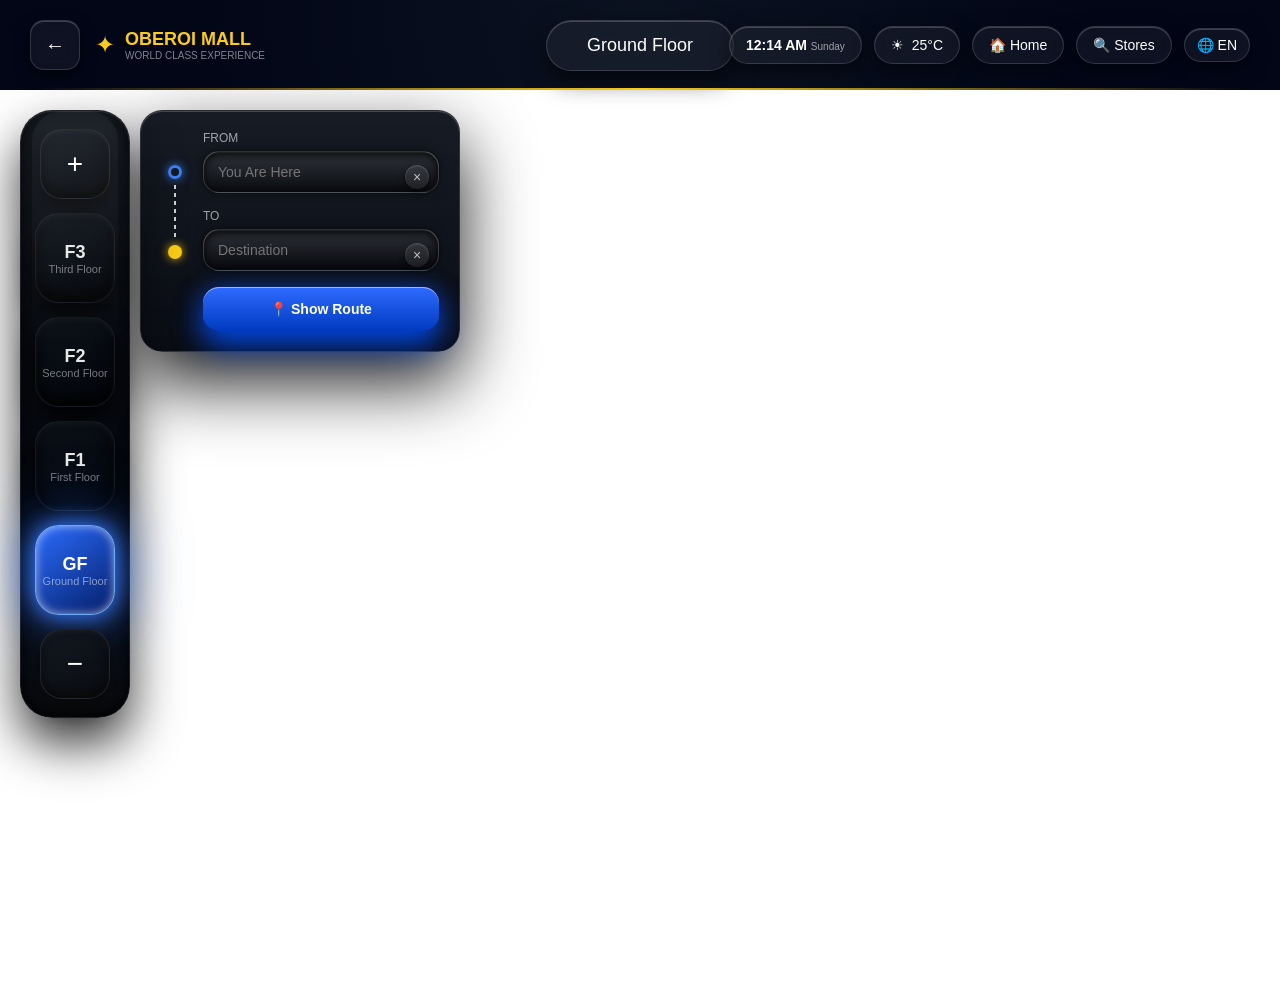
==== index.html @ 9fca5498 "Working Code" ====
<!DOCTYPE html>
<html lang="en">
<head>
    <meta charset="UTF-8">
    <meta name="viewport" content="width=device-width, initial-scale=1.0">
    <title>Mall Navigator</title>

    <link rel="stylesheet" href="style.css">
</head>

<body>

<div class="app">

    <!-- HEADER -->


<div class="navbar">

    <!-- LEFT -->
    <div class="nav-left">
        <button class="back-btn">←</button>

        <div class="brand">
            <span class="logo">✦</span>
            <div>
                <div class="brand-name">OBEROI MALL</div>
                <div class="brand-sub">WORLD CLASS EXPERIENCE</div>
            </div>
        </div>
    </div>

    <!-- CENTER -->
    <div class="nav-center">
        <div class="center-pill" id="floorName">Ground Floor</div>
    </div>

    <!-- RIGHT -->
    <div class="nav-right">

        <div class="pill time-pill">
            <div>
                <span id="time">04:55 PM</span>
                <small id="date">Wednesday, 24 May 2025</small>
            </div>
        </div>

        <div class="pill weather-pill">
            ☀ <span>25°C</span>
        </div>

        <div class="pill nav-action">🏠 Home</div>
        <div class="pill nav-action" onclick="goToStores()">🔍 Stores</div>

        <div class="pill small-pill">🌐 EN</div>

    </div>

</div>

    <!-- MAP AREA -->
    <div class="map-area">

        <!-- CANVAS -->
        <canvas id="mapCanvas"></canvas>

        <!-- CONTROL BOX -->
        <div class="control-box glass">

            <!-- LEFT VISUAL TRACK -->
                <div class="route-visual">
                    <div class="dot-start"></div>
                    <div class="line"></div>
                    <div class="dot-end"></div>
                </div>
            <!-- RIGHT SIDE (YOUR ORIGINAL CODE) -->
            <div class="route-fields">

                <div class="input-group">
                    <label>FROM</label>
                    <input id="sourceInput" list="stores" placeholder="You Are Here">
                </div>

                <div class="input-group">
                    <label>TO</label>
                    <input id="destInput" list="stores" placeholder="Destination">
                </div>

                <datalist id="stores"></datalist>

                <button class="show-btn" onclick="triggerRoute()">
                    📍 Show Route
                </button>

            </div>

        </div>

        <!-- FLOOR PANEL -->
        <div class="kiosk-panel">

            <button class="nav-btn-top" onclick="nextFloor()">+</button>

            <button class="floor-btn" onclick="setFloor('F3')">
                <span>F3</span>
                <small>Third Floor</small>
            </button>

            <button class="floor-btn" onclick="setFloor('F2')">
                <span>F2</span>
                <small>Second Floor</small>
            </button>

            <button class="floor-btn" onclick="setFloor('F1')">
                <span>F1</span>
                <small>First Floor</small>
            </button>

            <button class="floor-btn active-floor" onclick="setFloor('GF')">
                <span>GF</span>
                <small>Ground Floor</small>
            </button>

            <button class="nav-btn-bottom" onclick="prevFloor()">−</button>

        </div>



        <!-- ROUTE CARD -->
        <div id="card" class="route-card">

            <!-- CLOSE -->
            <button class="close-btn" onclick="hideCard()">✕</button>

            <!-- FROM / TO -->
            <div class="route-head">

                <div class="route-item">
                    <span class="dot blue"></span>
                    <div>
                        <small>FROM</small>
                        <p id="title">Sephora</p>
                    </div>
                </div>

                <div class="route-line"></div>

                <div class="route-item">
                    <span class="dot yellow"></span>
                    <div>
                        <small>TO</small>
                        <p id="floorInfo">Destination</p>
                    </div>
                </div>

            </div>

            <!-- SUMMARY BOX -->
            <div class="route-box">
                <div class="walk">
                    <span>🚶</span>
                    <div>
                        <b id="timeText">2 min</b>
                        <small>Walk Time</small>
                    </div>
                </div>

                <div class="distance">
                    <b id="distanceText">120 m</b>
                    <small>Distance</small>
                </div>
            </div>
            <div id="floorChangeBox" class="floor-change-inline">
                <div class="fc-icon">⬆</div>
                    <div>
                        <div class="fc-title">Change Floor</div>
                        <div id="floorPathText" class="fc-path"></div>
                    </div>
            </div>

            <!-- BUTTON -->
            <button class="start-btn">✈ START NAVIGATION</button>

        </div>

    </div>

</div>

<script src="script.js"></script>
</body>
</html>
---- style.css ----
/* ===============================
    GLOBAL RESET
    ================================ */
    * {
        box-sizing: border-box;
    }

    html, body {
        margin: 0;
        padding: 0;
        height: 100%;
        overflow: hidden;
        font-family: 'Segoe UI', sans-serif;
    }

    /* ===============================
    APP
    ================================ */
    .app {
        width: 100vw;
        height: 100vh;
        position: relative;
    }
#mapCanvas {
    position: absolute;
    top: 0;
    left: 0;
    z-index: 1;
}

.control-box,
.kiosk-panel,
.card {
    z-index: 10;
}
/* ===============================
   PREMIUM NAVBAR BASE
================================ */
.navbar {
    position: fixed;
    top: 0;
    left: 0;
    width: 100%;
    height: 90px;

    display: flex;
    align-items: center;
    justify-content: space-between;

    padding: 0 30px;

    background: radial-gradient(circle at top, #0b1220, #020617 70%);
    backdrop-filter: blur(30px);

    z-index: 1000;
}

/* GOLD LINE */
.navbar::after {
    content: "";
    position: absolute;
    bottom: 0;
    left: 50%;
    transform: translateX(-50%);
    width: 95%;
    height: 2px;

    background: linear-gradient(
        to right,
        transparent,
        #facc15,
        transparent
    );
}

/* ===============================
   LEFT SECTION
================================ */
.nav-left {
    display: flex;
    align-items: center;
    gap: 15px;
}

.back-btn {
    width: 50px;
    height: 50px;

    border-radius: 14px;
    border: 1px solid rgba(255,255,255,0.15);

    background: rgba(255,255,255,0.05);
    color: white;
    font-size: 20px;

    backdrop-filter: blur(10px);

    box-shadow:
        inset 0 1px 0 rgba(255,255,255,0.2),
        0 6px 15px rgba(0,0,0,0.6);

    cursor: pointer;
}

/* BRAND */
.brand {
    display: flex;
    align-items: center;
    gap: 10px;
}

.logo {
    color: #facc15;
    font-size: 24px;
}

.brand-name {
    color: #facc15;
    font-weight: 600;
    font-size: 18px;
}

.brand-sub {
    font-size: 10px;
    color: rgba(255,255,255,0.5);
}

/* ===============================
   CENTER
================================ */
.nav-center {
    position: absolute;
    left: 50%;
    transform: translateX(-50%);
}

.center-pill {
    padding: 14px 40px;

    border-radius: 30px;

    background: rgba(255,255,255,0.05);
    border: 1px solid rgba(255,255,255,0.15);

    color: white;
    font-size: 18px;

    backdrop-filter: blur(20px);

    box-shadow:
        inset 0 1px 0 rgba(255,255,255,0.2),
        0 10px 25px rgba(0,0,0,0.6);
}

/* ===============================
   RIGHT SECTION
================================ */
.nav-right {
    display: flex;
    align-items: center;
    gap: 12px;
}

/* COMMON PILL */
.pill {
    display: flex;
    align-items: center;
    gap: 8px;

    padding: 10px 16px;

    border-radius: 20px;

    background: rgba(255,255,255,0.05);
    border: 1px solid rgba(255,255,255,0.15);

    color: white;

    backdrop-filter: blur(15px);

    box-shadow:
        inset 0 1px 0 rgba(255,255,255,0.2),
        0 6px 20px rgba(0,0,0,0.5);

    font-size: 14px;
}

/* TIME */
.time-pill span {
    font-weight: 600;
}

.time-pill small {
    font-size: 10px;
    opacity: 0.6;
}

/* SMALL */
.small-pill {
    padding: 8px 12px;
}

/* NAV ACTION BUTTONS */
.nav-action {
    cursor: pointer;
    transition: 0.2s;
}

.nav-action:hover {
    transform: scale(1.05);
    box-shadow:
        0 0 12px rgba(255,255,255,0.3);
}
    /* ===============================
    MAP AREA (FIXED)
    ================================ */
    .map-area {
        position: absolute;
        top: 90px;
        left: 0;

        width: 100%;
        height: calc(100vh - 90px);
    }

    /* ===============================
    CONTROL BOX
    ================================ */
/* ===============================
   PANEL (REAL DARK GLASS)
================================ */
/* ===============================
   CONTROL BOX (UPGRADED)
================================ */
.control-box {
    position: absolute;
    top: 20px;

    /* ❌ REMOVE THESE */
    /* left: 50%; */
    /* transform: translateX(-50%); */

    /* ✅ ADD THIS */
    left: 140px;   /* adjust based on your floor panel width */

    width: 320px;
    padding: 20px;

    border-radius: 22px;

    background: linear-gradient(
        180deg,
        rgba(10,15,25,0.95),
        rgba(5,8,15,0.98)
    );

    border: 1px solid rgba(255,255,255,0.12);

    backdrop-filter: blur(40px);

    box-shadow:
        0 30px 70px rgba(0,0,0,0.9),
        inset 0 1px 0 rgba(255,255,255,0.2);

    z-index: 10;

    display: flex;
    gap: 14px;
}


/* ===============================
   LEFT VISUAL TRACK (REAL)
================================ */
.route-visual {
    width: 28px;
    display: flex;
    flex-direction: column;
    align-items: center;
    margin-top: 34px;
}

/* BLUE RING */
.dot-start {
    width: 14px;
    height: 14px;

    border-radius: 50%;
    border: 3px solid #3b82f6;

    background: transparent;

    box-shadow: 0 0 10px rgba(59,130,246,0.9);
}

/* DOTTED LINE */
.line {
    width: 2px;
    height: 54px;

    margin: 6px 0;

    background: repeating-linear-gradient(
        to bottom,
        rgba(255,255,255,0.8),
        rgba(255,255,255,0.8) 4px,
        transparent 4px,
        transparent 8px
    );
}

/* YELLOW DOT */
.dot-end {
    width: 14px;
    height: 14px;

    border-radius: 50%;

    background: #facc15;

    box-shadow: 0 0 10px rgba(250,204,21,0.9);
}

/* ===============================
   RIGHT SIDE
================================ */
.route-fields {
    flex: 1;
}

/* ===============================
   LABEL
================================ */
.input-group {
    margin-bottom: 16px;
    position: relative;
}

.input-group label {
    font-size: 12px;
    color: rgba(255,255,255,0.6);
    margin-bottom: 6px;
    display: block;
}

/* ===============================
   INPUT (UPGRADED DEPTH)
================================ */
.input-group input {
    width: 100%;
    padding: 12px 38px 12px 14px;

    border-radius: 16px;

    border: 1px solid rgba(255,255,255,0.15);

    background: linear-gradient(
        180deg,
        rgba(255,255,255,0.12),
        rgba(0,0,0,0.5)
    );

    color: white;
    font-size: 14px;

    outline: none;

    box-shadow:
        inset 0 3px 8px rgba(0,0,0,0.9),
        inset 0 1px 0 rgba(255,255,255,0.2),
        0 0 10px rgba(0,0,0,0.6);

    transition: 0.2s;
}

.input-group input:focus {
    border-color: #3b82f6;
    box-shadow:
        0 0 12px rgba(59,130,246,0.8),
        inset 0 3px 8px rgba(0,0,0,0.9);
}

/* ===============================
   CLOSE BUTTON
================================ */
.input-group::after {
    content: "×";
    position: absolute;
    right: 10px;
    top: 34px;

    width: 24px;
    height: 24px;

    border-radius: 50%;

    display: flex;
    align-items: center;
    justify-content: center;

    background: rgba(255,255,255,0.08);
    color: rgba(255,255,255,0.7);

    font-size: 14px;

    box-shadow:
        inset 0 1px 2px rgba(255,255,255,0.2),
        0 2px 6px rgba(0,0,0,0.6);
}

/* ===============================
   BUTTON (UPGRADED GLOW)
================================ */
.show-btn {
    width: 100%;
    padding: 14px;

    border-radius: 16px;
    border: none;

    font-size: 14px;
    font-weight: 600;

    color: white;

    background: linear-gradient(
        180deg,
        #2f6bff,
        #003ac0
    );

    box-shadow:
        0 15px 30px rgba(0,80,255,0.8),
        0 0 25px rgba(0,80,255,0.4),
        inset 0 1px 0 rgba(255,255,255,0.5);

    cursor: pointer;
    transition: 0.2s;
}

.show-btn:hover {
    transform: translateY(-2px);
}

.show-btn:active {
    transform: scale(0.95);
}
/* ===============================
   DARK PREMIUM KIOSK PANEL
================================ */
.kiosk-panel {
    position: absolute;
    left: 20px;
    top: 20px;

    display: flex;
    flex-direction: column;
    align-items: center;
    gap: 14px;

    padding: 18px 14px;

    border-radius: 32px;

    background: linear-gradient(
        180deg,
        #0b0f17,
        #05080f
    );

    border: 1px solid rgba(255,255,255,0.08);

    box-shadow:
        inset 0 1px 0 rgba(255,255,255,0.1),
        inset 0 -10px 20px rgba(0,0,0,0.9),
        0 25px 50px rgba(0,0,0,0.8);

    z-index: 10;
}

/* ===============================
   + / - BUTTONS
================================ */
.nav-btn-top,
.nav-btn-bottom {
    width: 70px;
    height: 70px;

    border-radius: 22px;

    border: 1px solid rgba(255,255,255,0.08);

    background: linear-gradient(
        145deg,
        #0e131c,
        #03060b
    );

    color: white;
    font-size: 28px;

    box-shadow:
        inset 0 2px 4px rgba(255,255,255,0.05),
        inset 0 -6px 12px rgba(0,0,0,0.9),
        0 10px 20px rgba(0,0,0,0.8);

    cursor: pointer;
    transition: 0.2s;
}

.nav-btn-top:hover,
.nav-btn-bottom:hover {
    transform: scale(1.05);
}

/* ===============================
   FLOOR BUTTONS
================================ */
.floor-btn {
    width: 80px;
    height: 90px;

    border-radius: 24px;

    border: 1px solid rgba(255,255,255,0.06);

    background: linear-gradient(
        145deg,
        #0c1119,
        #02050a
    );

    display: flex;
    flex-direction: column;
    align-items: center;
    justify-content: center;

    color: rgba(255,255,255,0.9);

    box-shadow:
        inset 0 2px 6px rgba(255,255,255,0.05),
        inset 0 -8px 16px rgba(0,0,0,0.95),
        0 12px 25px rgba(0,0,0,0.9);

    cursor: pointer;
    transition: 0.25s;
}



/* TEXT */
.floor-btn span {
    font-size: 18px;
    font-weight: 600;
}

.floor-btn small {
    font-size: 11px;
    opacity: 0.5;
}

/* HOVER */
.floor-btn:hover {
    transform: scale(1.08);
}

/* ===============================
   ACTIVE FLOOR (BLUE GLOW)
================================ */
.floor-btn.active-floor {
    background: linear-gradient(
        145deg,
        #2b6cff,
        #001a66
    );

    border: 1px solid rgba(120,180,255,0.9);

    color: white;

    box-shadow:
        0 0 20px rgba(50,120,255,0.9),
        0 0 40px rgba(50,120,255,0.6),
        0 0 80px rgba(50,120,255,0.4),
        inset 0 0 10px rgba(255,255,255,0.6);

    animation: glowPulse 2s infinite ease-in-out;
}

/* PULSE */
@keyframes glowPulse {
    0% {
        box-shadow:
            0 0 10px rgba(50,120,255,0.6),
            0 0 20px rgba(50,120,255,0.4);
    }
    50% {
        box-shadow:
            0 0 30px rgba(50,120,255,1),
            0 0 60px rgba(50,120,255,0.7);
    }
    100% {
        box-shadow:
            0 0 10px rgba(50,120,255,0.6),
            0 0 20px rgba(50,120,255,0.4);
    }
}
/* ===============================
   OUTER EDGE GLOW
================================ */
/* ===============================
   TOP LIGHT REFLECTION
================================ */
.kiosk-panel::before {
    content: "";
    position: absolute;
    top: 0;
    left: 10%;
    width: 80%;
    height: 40%;

    border-radius: 30px;

    background: linear-gradient(
        to bottom,
        rgba(255,255,255,0.15),
        transparent
    );

    opacity: 0.3;

    pointer-events: none;
}
/* ===============================
   EDGE LIGHT (SIDE GLOW)
================================ */
.kiosk-panel::after {
    content: "";
    position: absolute;
    inset: -2px;

    border-radius: 34px;

    background: linear-gradient(
        180deg,
        rgba(255,255,255,0.15),
        transparent 40%,
        transparent 60%,
        rgba(255,255,255,0.08)
    );

    opacity: 0.4;

    filter: blur(12px);

    pointer-events: none;
}

    /* ===============================
    CARD
    ================================ */
    .card {
        position: absolute;
        right: 20px;
        bottom: 20px;

        width: 320px;
        height: 420px;

        padding: 15px;
        border-radius: 15px;

        background: rgba(20,20,30,0.95);
        color: white;

        display: none;
        z-index: 100;
    }




    /* ===============================
   CARD BASE
================================ */
.route-card {
    position: absolute;
    right: 20px;
    bottom: 20px;

    width: 300px;
    padding: 20px;

    border-radius: 22px;

    background: radial-gradient(
        circle at top left,
        rgba(20,30,60,0.9),
        rgba(5,10,20,0.98)
    );

    border: 1px solid rgba(255,255,255,0.1);

    backdrop-filter: blur(25px);

    box-shadow:
        0 30px 70px rgba(0,0,0,0.9),
        0 0 40px rgba(0,80,255,0.2),
        inset 0 1px 0 rgba(255,255,255,0.2);

    color: white;
    z-index: 9999;
    display: none;
}

.route-card.active {
    display: block;
}

/* CLOSE BUTTON */
.close-btn {
    position: absolute;
    top: 12px;
    right: 12px;

    width: 28px;
    height: 28px;

    border-radius: 50%;
    border: none;

    background: rgba(255,255,255,0.1);
    color: white;

    cursor: pointer;
}

/* ===============================
   FROM TO
================================ */
.route-head {
    position: relative;
    margin-bottom: 18px;
}

.route-item {
    display: flex;
    gap: 10px;
    margin-bottom: 14px;
}

.route-item small {
    font-size: 11px;
    color: rgba(255,255,255,0.5);
}

.route-item p {
    margin: 0;
    font-weight: 600;
}

/* DOTS */
.dot {
    width: 14px;
    height: 14px;
    border-radius: 50%;
}

.blue {
    border: 3px solid #3b82f6;
    box-shadow: 0 0 10px #3b82f6;
}

.yellow {
    background: #facc15;
    box-shadow: 0 0 10px #facc15;
}

/* LINE */
.route-line {
    position: absolute;
    left: 6px;
    top: 28px;

    width: 2px;
    height: 45px;

    background: repeating-linear-gradient(
        to bottom,
        white,
        white 4px,
        transparent 4px,
        transparent 8px
    );
}

/* ===============================
   SUMMARY BOX
================================ */
.route-box {
    display: flex;
    justify-content: space-between;
    align-items: center;

    padding: 14px;
    border-radius: 14px;

    background: rgba(255,255,255,0.05);

    margin-bottom: 16px;
}

/* WALK */
.walk {
    display: flex;
    gap: 10px;
    align-items: center;
}

.walk small {
    font-size: 11px;
    color: rgba(255,255,255,0.6);
}

/* DISTANCE */
.distance {
    text-align: right;
}

.distance small {
    font-size: 11px;
    color: rgba(255,255,255,0.6);
}

/* ===============================
   BUTTON
================================ */
.start-btn {
    width: 100%;
    padding: 14px;

    border-radius: 14px;
    border: none;

    font-weight: 600;
    color: white;

    background: linear-gradient(
        180deg,
        #2f6bff,
        #003ac0
    );

    box-shadow:
        0 10px 25px rgba(0,80,255,0.7),
        0 0 20px rgba(0,80,255,0.5),
        inset 0 1px 0 rgba(255,255,255,0.4);

    cursor: pointer;
}
/* ===============================
   FLOOR CHANGE (INSIDE CARD)
================================ */
.floor-change-inline {
    display: none;

    margin-top: 12px;
    margin-bottom: 10px;
    padding: 10px 12px;

    border-radius: 12px;

    background: rgba(255,255,255,0.05);
    border: 1px solid rgba(255,255,255,0.08);

    display: flex;
    gap: 10px;
    align-items: center;
}

.floor-change-inline.active {
    display: flex;
}

.fc-inline-icon {
    color: #60a5fa;
    font-size: 16px;
}

.fc-inline-title {
    font-size: 11px;
    opacity: 0.6;
}

.fc-inline-path {
    font-size: 13px;
    font-weight: 600;
}
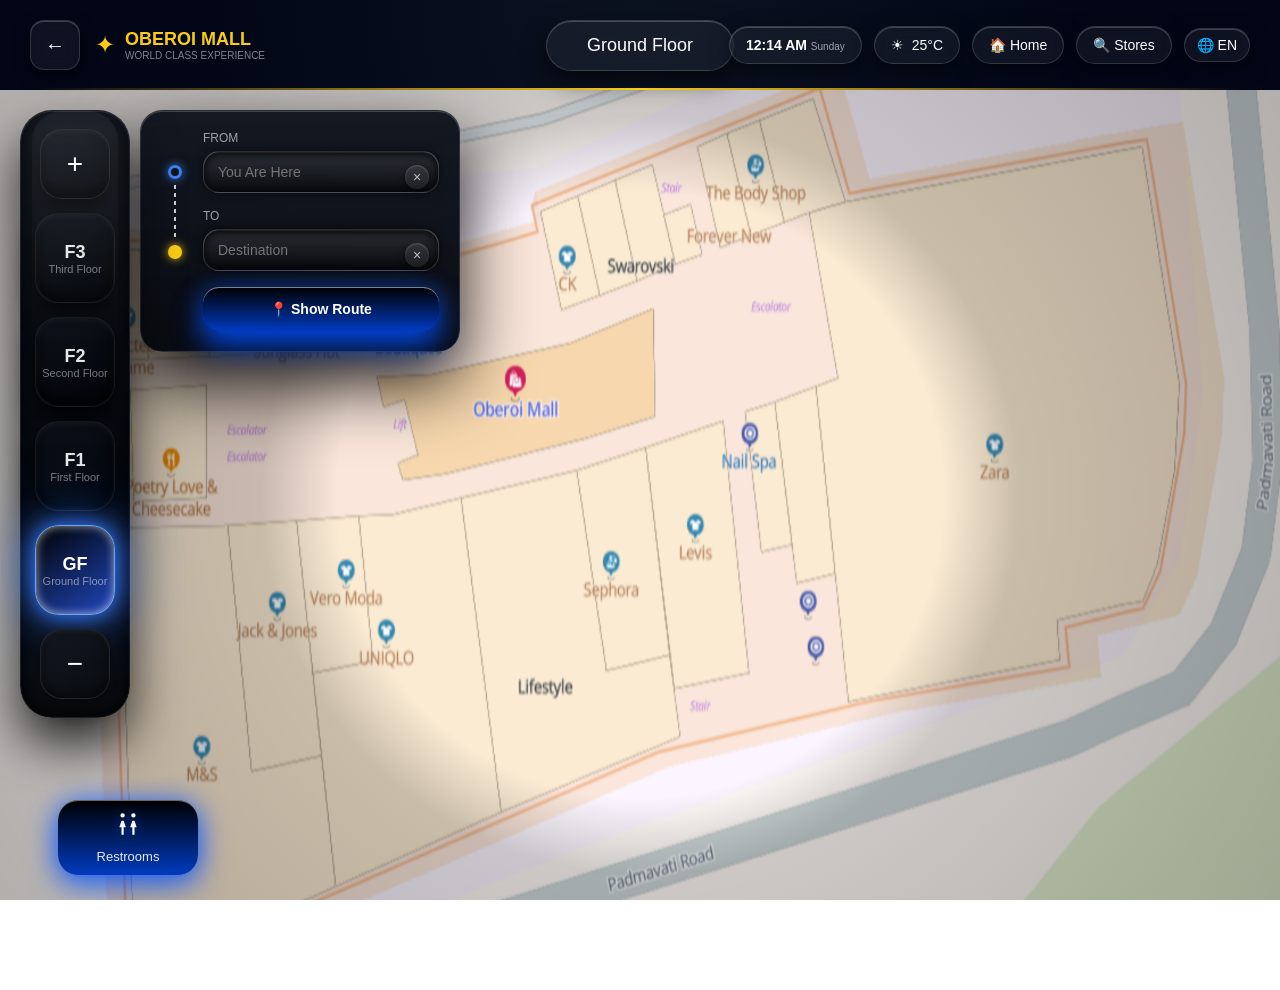
==== commit 926bb57f: "updated code" ====
--- a/index.html
+++ b/index.html
@@ -63,7 +63,7 @@
 
         <!-- CANVAS -->
         <canvas id="mapCanvas"></canvas>
-
+        <div class="map-overlay"></div>
         <!-- CONTROL BOX -->
         <div class="control-box glass">
 
@@ -95,7 +95,19 @@
             </div>
 
         </div>
-
+        <!-- CATEGORY BUTTONS -->
+        <div class="category-bar">
+
+            <div class="cat-card active" onclick="showRestrooms()">
+                <div class="icon">
+<svg viewBox="0 0 24 24" width="26" height="26">
+  <path fill="white" d="M7 2a2 2 0 110 4 2 2 0 010-4zm10 0a2 2 0 110 4 2 2 0 010-4zM6 22v-7H4l2-6h2l2 6H8v7H6zm10 0v-7h-2l2-6h2l2 6h-2v7h-2z"/>
+</svg>
+</div>
+                <span>Restrooms</span>
+            </div>
+
+        </div>
         <!-- FLOOR PANEL -->
         <div class="kiosk-panel">
 
@@ -167,7 +179,7 @@
                 </div>
 
                 <div class="distance">
-                    <b id="distanceText">120 m</b>
+                    <b id="distanceText">10 m</b>
                     <small>Distance</small>
                 </div>
             </div>
@@ -183,7 +195,7 @@
             <button class="start-btn">✈ START NAVIGATION</button>
 
         </div>
-
+        
     </div>
 
 </div>
--- a/style.css
+++ b/style.css
@@ -21,12 +21,34 @@
         height: 100vh;
         position: relative;
     }
-#mapCanvas {
+    #mapCanvas {
+        position: absolute;
+        z-index: 1;
+    }
+
+.map-overlay {
     position: absolute;
     top: 0;
     left: 0;
+    right: 0;
+    bottom: 0;
+
+    pointer-events: none; /* 🔥 don't block clicks */
+
     z-index: 1;
-}
+
+    background: radial-gradient(
+        circle at center,
+        rgba(0,0,0,0) 40%,
+        rgba(0,0,0,0.2) 50%,
+        rgba(0,0,0,0.3) 100%
+    );
+}
+
+
+
+
+
 
 .control-box,
 .kiosk-panel,
@@ -215,7 +237,7 @@
     MAP AREA (FIXED)
     ================================ */
     .map-area {
-        position: absolute;
+        position: relative;
         top: 90px;
         left: 0;
 
@@ -425,7 +447,7 @@
 
     background: linear-gradient(
         180deg,
-        #2f6bff,
+        #000000,
         #003ac0
     );
 
@@ -523,6 +545,7 @@
     border-radius: 24px;
 
     border: 1px solid rgba(255,255,255,0.06);
+    
 
     background: linear-gradient(
         145deg,
@@ -570,8 +593,8 @@
 .floor-btn.active-floor {
     background: linear-gradient(
         145deg,
-        #2b6cff,
-        #001a66
+        #000000,
+        #1c44bd
     );
 
     border: 1px solid rgba(120,180,255,0.9);
@@ -764,6 +787,8 @@
     width: 14px;
     height: 14px;
     border-radius: 50%;
+    position: relative;
+    top: 5px;
 }
 
 .blue {
@@ -774,6 +799,18 @@
 .yellow {
     background: #facc15;
     box-shadow: 0 0 10px #facc15;
+}
+
+@keyframes pulse {
+    0% { transform: scale(1); }
+    100% { transform: scale(1.2); }
+}
+
+.yellow {
+    animation: pulse 1s infinite alternate;
+}
+.blue{
+    animation: pulse 1s infinite alternate;
 }
 
 /* LINE */
@@ -895,4 +932,73 @@
 .fc-inline-path {
     font-size: 13px;
     font-weight: 600;
+}
+
+
+
+
+
+
+
+.category-bar {
+    position: absolute;
+    bottom: 25px;
+    left: 10%;
+    transform: translateX(-50%);
+
+    z-index: 9999;
+}.cat-card {
+    width: 140px;
+    height: 75px;
+    
+    border-radius: 20px;
+
+    display: flex;
+    flex-direction: column;
+    align-items: center;
+    justify-content: center;
+
+    gap: 6px;
+
+    cursor: pointer;
+    color: white;
+
+    background: linear-gradient(
+        180deg,
+        #000000,
+        #003ac0
+    );
+
+    box-shadow:
+        0 10px 30px rgba(0,80,255,0.7),
+        0 0 25px rgba(0,80,255,0.5),
+        inset 0 1px 0 rgba(255,255,255,0.4);
+
+    transition: 0.25s;
+}.cat-card .icon {
+    font-size: 24px;
+}
+
+.cat-card span {
+    font-size: 13px;
+    opacity: 0.9;
+}
+
+.icon svg {
+    width: 26px;
+    height: 26px;
+
+    fill: white;
+
+    /* 🔥 glow effect */
+    filter: drop-shadow(0 0 6px rgba(0,80,255,0.6));
+
+    transition: 0.3s;
+}
+.cat-card:hover .icon svg {
+    transform: scale(1.2);
+
+    filter:
+        drop-shadow(0 0 10px rgba(0,80,255,0.9))
+        drop-shadow(0 0 20px rgba(0,80,255,0.7));
 }
